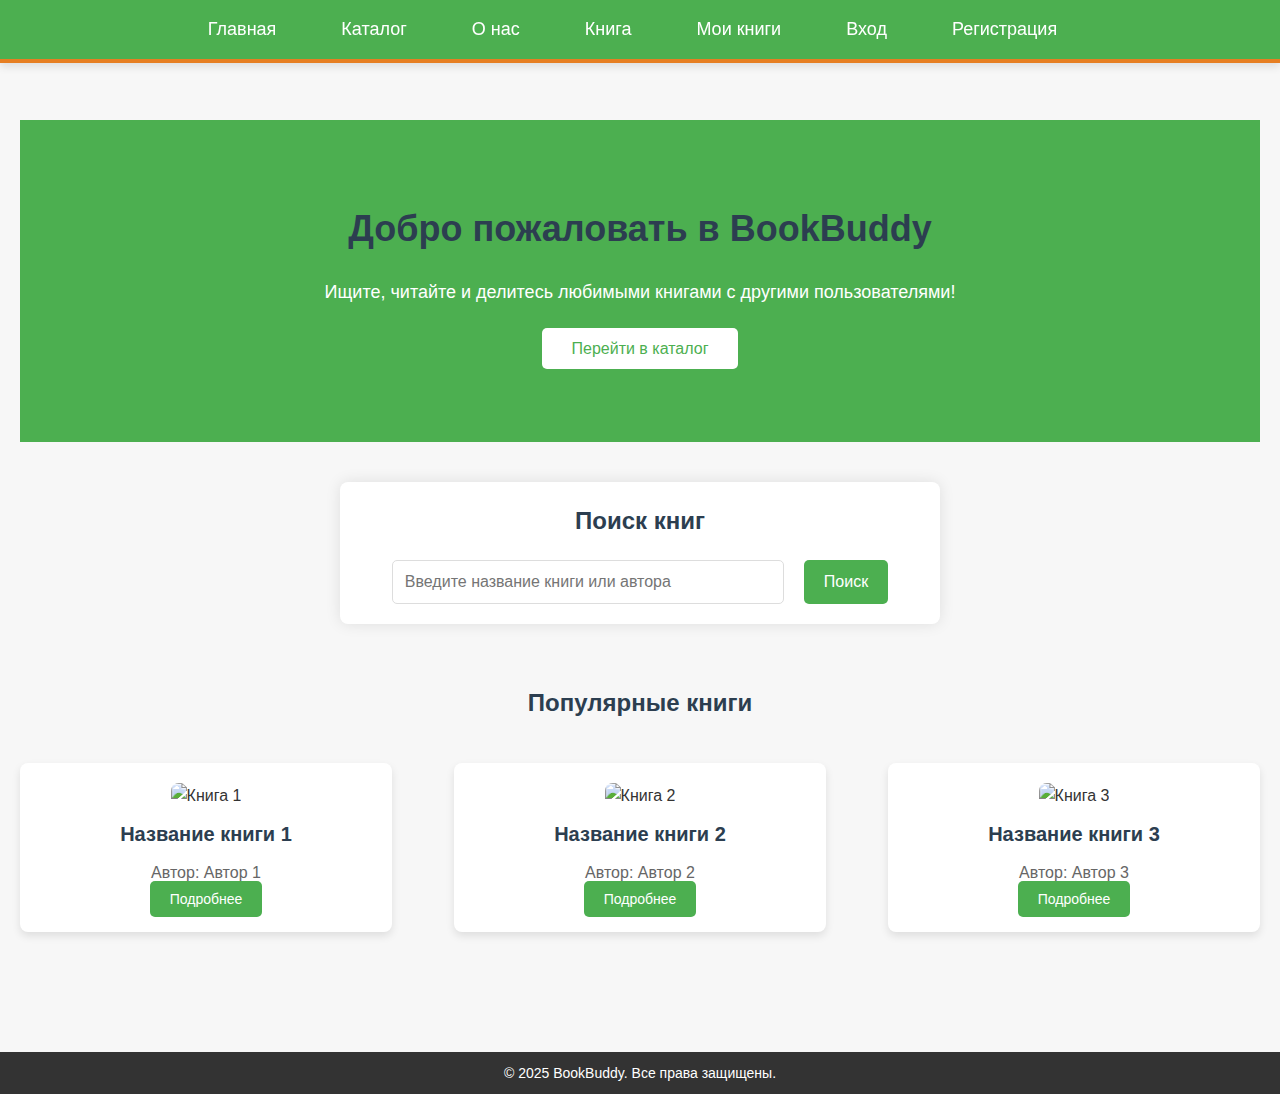
==== index.html @ d7d2d587 "Initial commit" ====
<!DOCTYPE html>
<html lang="ru">
<head>
    <meta charset="UTF-8">
    <meta name="viewport" content="width=device-width, initial-scale=1.0">
    <title>BookBuddy - Главная</title>
    <link rel="stylesheet" href="css/style.css">
    <link rel="stylesheet" href="css/animations.css"> <!-- Подключаем анимации -->
    <style>
        /* Общие стили */
        body {
            font-family: 'Arial', sans-serif;
            background-color: #f7f7f7;
            margin: 0;
            padding: 0;
            color: #333;
        }

        header {
            background-color: #4CAF50;
            padding: 15px 0;
            box-shadow: 0 4px 8px rgba(0, 0, 0, 0.1);
        }

        header nav ul {
            list-style-type: none;
            text-align: center;
            margin: 0;
            padding: 0;
        }

        header nav ul li {
            display: inline-block;
            margin-right: 15px;
        }

        header nav ul li a {
            text-decoration: none;
            color: white;
            font-size: 18px;
            padding: 10px 15px;
            border-radius: 5px;
            transition: background-color 0.3s ease;
        }

        header nav ul li a:hover {
            background-color: #45a049;
        }

        /* Главный экран */
        #hero {
            background-color: #4CAF50;
            color: white;
            text-align: center;
            padding: 80px 20px;
            margin-bottom: 40px;
            animation: fadeIn 1s ease-out; /* Анимация для главного экрана */
        }

        #hero h1 {
            font-size: 36px;
            margin-bottom: 20px;
        }

        #hero p {
            font-size: 18px;
            margin-bottom: 30px;
        }

        #hero .btn {
            background-color: white;
            color: #4CAF50;
            padding: 12px 30px;
            border-radius: 5px;
            font-size: 16px;
            text-decoration: none;
            transition: background-color 0.3s ease;
        }

        #hero .btn:hover {
            background-color: #45a049;
            color: white;
        }

        /* Раздел поиска */
        #search {
            text-align: center;
            margin-bottom: 60px;
        }

        #search h2 {
            font-size: 24px;
            margin-bottom: 20px;
        }

        #search form {
            display: flex;
            justify-content: center;
            gap: 10px;
        }

        #search input {
            padding: 10px;
            font-size: 16px;
            width: 300px;
            border-radius: 5px;
            border: 1px solid #ccc;
        }

        #search button {
            background-color: #4CAF50;
            color: white;
            padding: 10px 20px;
            font-size: 16px;
            border: none;
            border-radius: 5px;
            cursor: pointer;
        }

        #search button:hover {
            background-color: #45a049;
        }

        /* Раздел популярных книг */
        #popular-books {
            text-align: center;
            margin-bottom: 40px;
        }

        #popular-books h2 {
            font-size: 24px;
            margin-bottom: 30px;
        }

        .book-list {
            display: flex;
            justify-content: space-between;
            gap: 20px;
            flex-wrap: wrap;
        }

        .book-item {
            background-color: white;
            padding: 20px;
            border-radius: 8px;
            box-shadow: 0 4px 8px rgba(0, 0, 0, 0.1);
            width: 30%;
            transition: transform 0.3s ease, box-shadow 0.3s ease;
        }

        .book-item:hover {
            transform: translateY(-10px);
            box-shadow: 0 6px 12px rgba(0, 0, 0, 0.2);
        }

        .book-item img {
            width: 100%;
            height: auto;
            border-radius: 8px;
        }

        .book-item h3 {
            font-size: 20px;
            margin-top: 10px;
            margin-bottom: 10px;
        }

        .book-item p {
            font-size: 16px;
            color: #666;
        }

        .book-item .btn {
            background-color: #4CAF50;
            color: white;
            padding: 10px 20px;
            border-radius: 5px;
            font-size: 14px;
            text-decoration: none;
            transition: background-color 0.3s ease;
        }

        .book-item .btn:hover {
            background-color: #45a049;
        }

        /* Футер */
        footer {
            background-color: #333;
            color: white;
            text-align: center;
            padding: 10px;
            margin-top: 60px;
        }

        /* Адаптивность */
        @media (max-width: 768px) {
            #hero h1 {
                font-size: 28px;
            }

            .book-list {
                flex-direction: column;
                align-items: center;
            }

            .book-item {
                width: 80%;
                margin-bottom: 20px;
            }

            #search form {
                flex-direction: column;
            }

            #search input {
                width: 80%;
                margin-bottom: 10px;
            }

            #search button {
                width: 80%;
            }
        }
    </style>
</head>
<body>
    <header>
        <nav>
            <ul>
                <li><a href="index.html">Главная</a></li>
                <li><a href="catalog.html">Каталог</a></li>
                <li><a href="about.html">О нас</a></li>
                <li><a href="book.html">Книга</a></li> <!-- Добавлена ссылка на страницу книги -->
                <li><a href="my_books.html">Мои книги</a></li> <!-- Добавлена ссылка на мои книги -->
                <li><a href="login.html">Вход</a></li>
                <li><a href="register.html">Регистрация</a></li>
            </ul>
        </nav>
    </header>
    

    <main>
        <!-- Главный экран -->
        <section id="hero">
            <h1>Добро пожаловать в BookBuddy</h1>
            <p>Ищите, читайте и делитесь любимыми книгами с другими пользователями!</p>
            <a href="catalog.html" class="btn">Перейти в каталог</a>
        </section>
        
        <!-- Раздел поиска -->
        <section id="search">
            <h2>Поиск книг</h2>
            <form action="catalog.html" method="get">
                <input type="text" name="query" placeholder="Введите название книги или автора">
                <button type="submit">Поиск</button>
            </form>
        </section>

        <!-- Раздел популярных книг -->
        <section id="popular-books">
            <h2>Популярные книги</h2>
            <div class="book-list">
                <div class="book-item">
                    <img src="images/book1.jpg" alt="Книга 1">
                    <h3>Название книги 1</h3>
                    <p>Автор: Автор 1</p>
                    <a href="book-details.html" class="btn">Подробнее</a>
                </div>
                <div class="book-item">
                    <img src="images/book2.jpg" alt="Книга 2">
                    <h3>Название книги 2</h3>
                    <p>Автор: Автор 2</p>
                    <a href="book-details.html" class="btn">Подробнее</a>
                </div>
                <div class="book-item">
                    <img src="images/book3.jpg" alt="Книга 3">
                    <h3>Название книги 3</h3>
                    <p>Автор: Автор 3</p>
                    <a href="book-details.html" class="btn">Подробнее</a>
                </div>
            </div>
        </section>
    </main>

    <footer>
        <p>&copy; 2025 BookBuddy. Все права защищены.</p>
    </footer>

    <script src="js/main.js"></script>
    <script src="js/animations.js"></script>
</body>
</html>
---- css/style.css ----
/* Общие стили */
* {
    margin: 0;
    padding: 0;
    box-sizing: border-box;
}

body {
    font-family: 'Arial', sans-serif;
    line-height: 1.6;
    color: #333;
    margin: 0;
    padding: 0;
    background-color: #f4f4f4;
    transition: background-color 0.3s ease;
}

.container {
    width: 80%;
    margin: auto;
    padding: 20px;
    overflow: hidden;
}

/* Заголовок */
header {
    background: #2c3e50;
    color: #ffffff;
    padding: 15px 0;
    border-bottom: 4px solid #e67e22;
    text-align: center;
    position: fixed;
    width: 100%;
    top: 0;
    left: 0;
    z-index: 1000;
    transition: background-color 0.3s ease;
}

header nav ul {
    padding: 0;
    margin: 0;
    list-style: none;
    display: flex;
    justify-content: center;
    gap: 20px;
}

header nav ul li {
    display: inline;
}

header nav ul li a {
    color: #ffffff;
    text-decoration: none;
    font-size: 18px;
    padding: 8px 12px;
    border-radius: 5px;
    transition: background 0.3s ease, transform 0.3s ease;
}

header nav ul li a:hover {
    background: #e67e22;
    transform: scale(1.05);
}

/* Основной контент */
main {
    padding: 120px 20px 20px; /* Учитываем фиксированный header */
    text-align: center;
    transition: padding-top 0.3s ease;
}

h1, h2, h3 {
    color: #2c3e50;
    font-weight: 600;
}

/* Поиск книг */
#search {
    margin: 20px auto;
    padding: 20px;
    background: white;
    box-shadow: 0 0 15px rgba(0, 0, 0, 0.1);
    border-radius: 8px;
    max-width: 600px;
    transition: box-shadow 0.3s ease;
}

#search input[type="text"] {
    width: 70%;
    padding: 12px;
    border: 1px solid #ddd;
    border-radius: 5px;
    font-size: 16px;
    margin-right: 10px;
}

#search button {
    padding: 12px 20px;
    background: #e67e22;
    color: #ffffff;
    border: none;
    border-radius: 5px;
    cursor: pointer;
    font-size: 16px;
    transition: background-color 0.3s, transform 0.3s;
}

#search button:hover {
    background: #d35400;
    transform: scale(1.05);
}

#search:hover {
    box-shadow: 0 0 25px rgba(0, 0, 0, 0.2);
}

/* Популярные книги */
.book-list {
    display: flex;
    flex-wrap: wrap;
    justify-content: center;
    gap: 20px;
    margin-top: 40px;
}

.book-item {
    background: white;
    border-radius: 8px;
    box-shadow: 0 4px 12px rgba(0, 0, 0, 0.1);
    padding: 20px;
    width: calc(25% - 20px);
    text-align: center;
    transition: transform 0.3s ease, box-shadow 0.3s ease;
}

.book-item:hover {
    transform: translateY(-10px);
    box-shadow: 0 6px 20px rgba(0, 0, 0, 0.15);
}

.book-item img {
    max-width: 100%;
    border-radius: 5px;
    transition: transform 0.3s ease;
}

.book-item img:hover {
    transform: scale(1.05);
}

.book-item h3 {
    font-size: 18px;
    margin-top: 15px;
    color: #2c3e50;
}

.book-item p {
    font-size: 14px;
    color: #666;
}

/* Подвал */
footer {
    padding: 20px;
    color: #ffffff;
    background-color: #2c3e50;
    text-align: center;
    font-size: 14px;
}

/* Адаптивность */
@media (max-width: 1024px) {
    .book-item {
        width: calc(33.333% - 20px);
    }
}

@media (max-width: 768px) {
    header nav ul {
        flex-direction: column;
        gap: 10px;
    }

    main {
        padding-top: 140px;
    }

    .book-list {
        flex-direction: column;
        align-items: center;
    }

    .book-item {
        width: 80%;
    }
}

@media (max-width: 480px) {
    header nav ul {
        flex-direction: column;
        gap: 15px;
    }

    .book-item {
        width: 100%;
    }

    #search input[type="text"] {
        width: 100%;
        margin-bottom: 10px;
    }

    #search button {
        width: 100%;
    }
}
---- css/animations.css ----
/* animations.css */

/* Анимация появления элементов */
@keyframes fadeIn {
    0% {
        opacity: 0;
    }
    100% {
        opacity: 1;
    }
}

/* Анимация скольжения вверх */
@keyframes slideUp {
    0% {
        transform: translateY(30px);
        opacity: 0;
    }
    100% {
        transform: translateY(0);
        opacity: 1;
    }
}

/* Применяем анимации к элементам */
.fade-in {
    animation: fadeIn 1s ease-out;
}

.slide-up {
    animation: slideUp 0.8s ease-out;
}

/* Применение для карточек книг */
.book-item {
    animation: fadeIn 1s ease-out; /* Пример анимации для карточек */
}

/* Применение для главного экрана */
#hero {
    animation: slideUp 1s ease-out; /* Анимация для главного экрана */
}
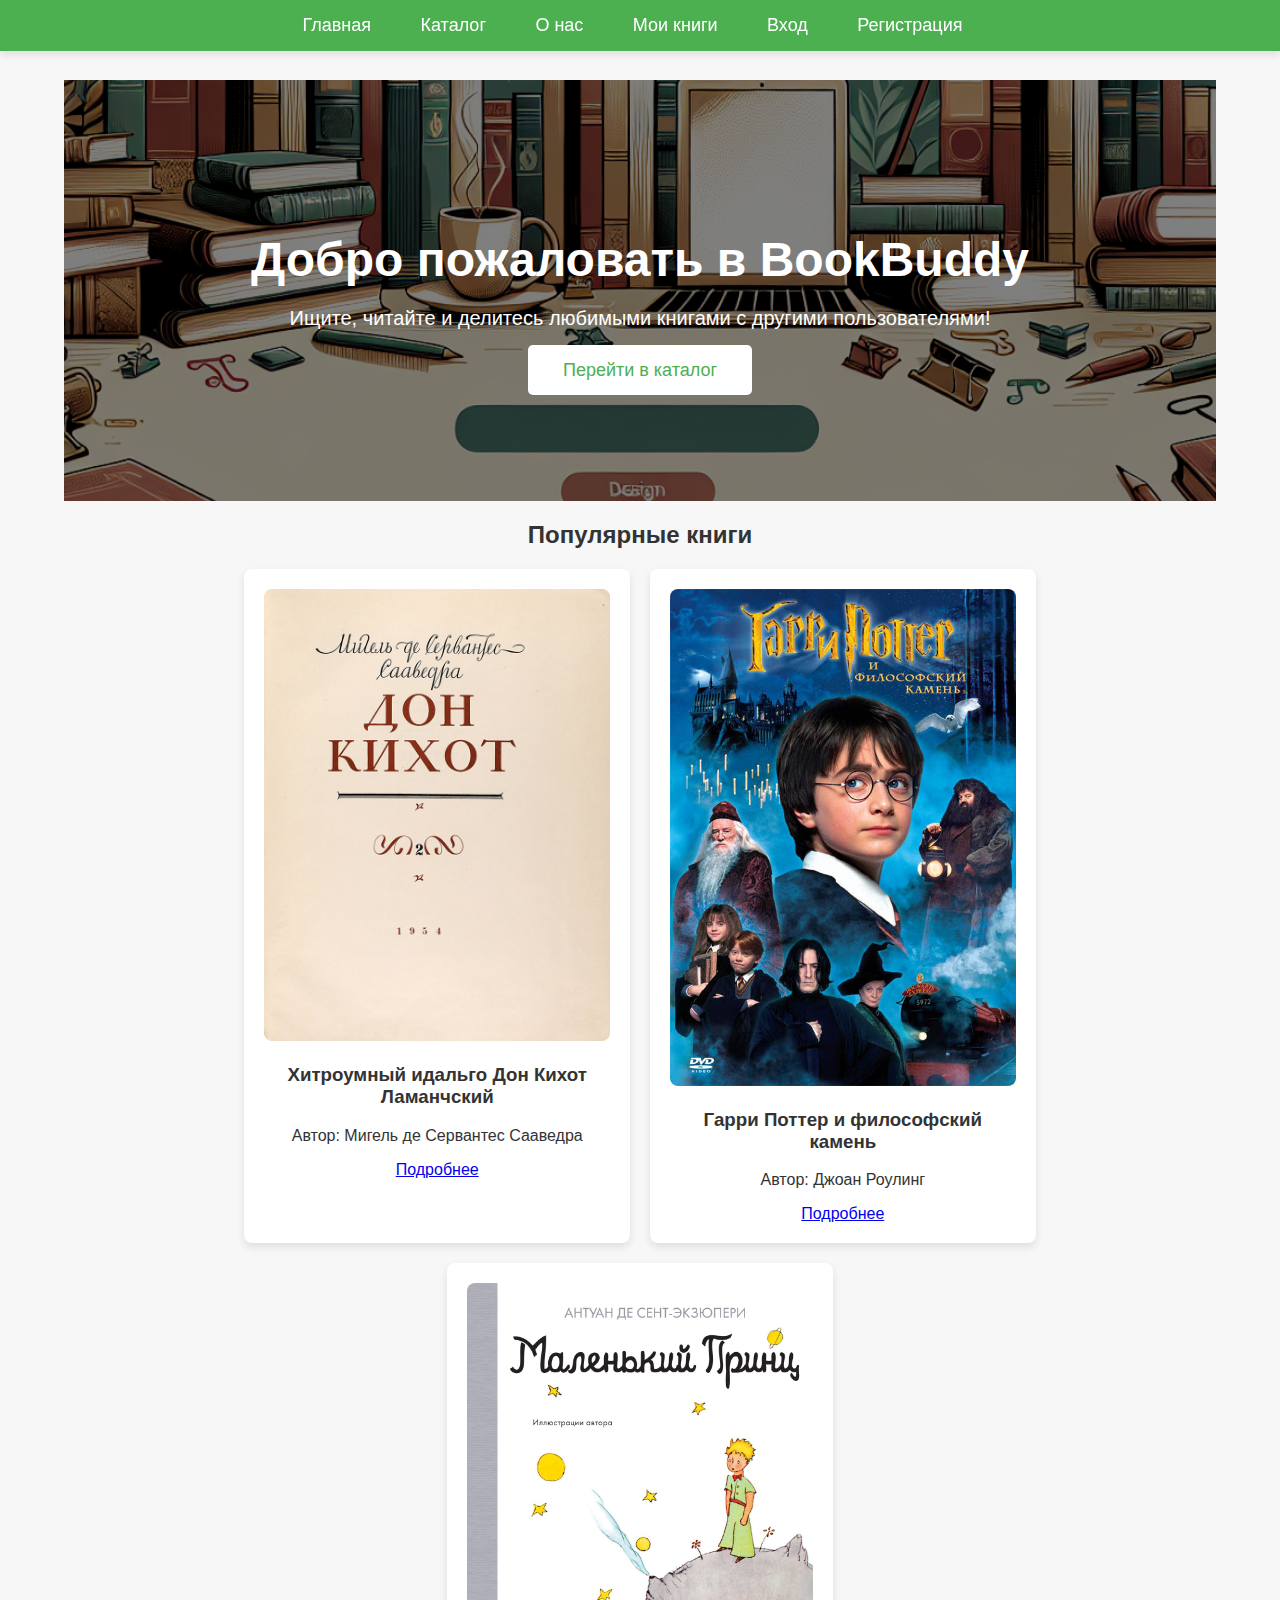
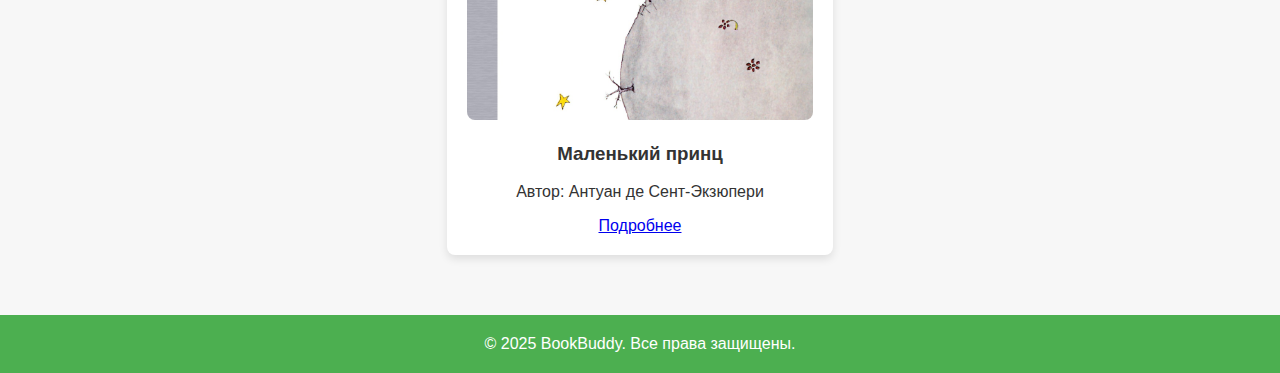
==== commit 018ffb46: "бновление проекта VLPKNEW" ====
--- a/index.html
+++ b/index.html
@@ -5,224 +5,10 @@
     <meta name="viewport" content="width=device-width, initial-scale=1.0">
     <title>BookBuddy - Главная</title>
     <link rel="stylesheet" href="css/style.css">
-    <link rel="stylesheet" href="css/animations.css"> <!-- Подключаем анимации -->
-    <style>
-        /* Общие стили */
-        body {
-            font-family: 'Arial', sans-serif;
-            background-color: #f7f7f7;
-            margin: 0;
-            padding: 0;
-            color: #333;
-        }
-
-        header {
-            background-color: #4CAF50;
-            padding: 15px 0;
-            box-shadow: 0 4px 8px rgba(0, 0, 0, 0.1);
-        }
-
-        header nav ul {
-            list-style-type: none;
-            text-align: center;
-            margin: 0;
-            padding: 0;
-        }
-
-        header nav ul li {
-            display: inline-block;
-            margin-right: 15px;
-        }
-
-        header nav ul li a {
-            text-decoration: none;
-            color: white;
-            font-size: 18px;
-            padding: 10px 15px;
-            border-radius: 5px;
-            transition: background-color 0.3s ease;
-        }
-
-        header nav ul li a:hover {
-            background-color: #45a049;
-        }
-
-        /* Главный экран */
-        #hero {
-            background-color: #4CAF50;
-            color: white;
-            text-align: center;
-            padding: 80px 20px;
-            margin-bottom: 40px;
-            animation: fadeIn 1s ease-out; /* Анимация для главного экрана */
-        }
-
-        #hero h1 {
-            font-size: 36px;
-            margin-bottom: 20px;
-        }
-
-        #hero p {
-            font-size: 18px;
-            margin-bottom: 30px;
-        }
-
-        #hero .btn {
-            background-color: white;
-            color: #4CAF50;
-            padding: 12px 30px;
-            border-radius: 5px;
-            font-size: 16px;
-            text-decoration: none;
-            transition: background-color 0.3s ease;
-        }
-
-        #hero .btn:hover {
-            background-color: #45a049;
-            color: white;
-        }
-
-        /* Раздел поиска */
-        #search {
-            text-align: center;
-            margin-bottom: 60px;
-        }
-
-        #search h2 {
-            font-size: 24px;
-            margin-bottom: 20px;
-        }
-
-        #search form {
-            display: flex;
-            justify-content: center;
-            gap: 10px;
-        }
-
-        #search input {
-            padding: 10px;
-            font-size: 16px;
-            width: 300px;
-            border-radius: 5px;
-            border: 1px solid #ccc;
-        }
-
-        #search button {
-            background-color: #4CAF50;
-            color: white;
-            padding: 10px 20px;
-            font-size: 16px;
-            border: none;
-            border-radius: 5px;
-            cursor: pointer;
-        }
-
-        #search button:hover {
-            background-color: #45a049;
-        }
-
-        /* Раздел популярных книг */
-        #popular-books {
-            text-align: center;
-            margin-bottom: 40px;
-        }
-
-        #popular-books h2 {
-            font-size: 24px;
-            margin-bottom: 30px;
-        }
-
-        .book-list {
-            display: flex;
-            justify-content: space-between;
-            gap: 20px;
-            flex-wrap: wrap;
-        }
-
-        .book-item {
-            background-color: white;
-            padding: 20px;
-            border-radius: 8px;
-            box-shadow: 0 4px 8px rgba(0, 0, 0, 0.1);
-            width: 30%;
-            transition: transform 0.3s ease, box-shadow 0.3s ease;
-        }
-
-        .book-item:hover {
-            transform: translateY(-10px);
-            box-shadow: 0 6px 12px rgba(0, 0, 0, 0.2);
-        }
-
-        .book-item img {
-            width: 100%;
-            height: auto;
-            border-radius: 8px;
-        }
-
-        .book-item h3 {
-            font-size: 20px;
-            margin-top: 10px;
-            margin-bottom: 10px;
-        }
-
-        .book-item p {
-            font-size: 16px;
-            color: #666;
-        }
-
-        .book-item .btn {
-            background-color: #4CAF50;
-            color: white;
-            padding: 10px 20px;
-            border-radius: 5px;
-            font-size: 14px;
-            text-decoration: none;
-            transition: background-color 0.3s ease;
-        }
-
-        .book-item .btn:hover {
-            background-color: #45a049;
-        }
-
-        /* Футер */
-        footer {
-            background-color: #333;
-            color: white;
-            text-align: center;
-            padding: 10px;
-            margin-top: 60px;
-        }
-
-        /* Адаптивность */
-        @media (max-width: 768px) {
-            #hero h1 {
-                font-size: 28px;
-            }
-
-            .book-list {
-                flex-direction: column;
-                align-items: center;
-            }
-
-            .book-item {
-                width: 80%;
-                margin-bottom: 20px;
-            }
-
-            #search form {
-                flex-direction: column;
-            }
-
-            #search input {
-                width: 80%;
-                margin-bottom: 10px;
-            }
-
-            #search button {
-                width: 80%;
-            }
-        }
-    </style>
+    <link rel="stylesheet" href="css/animations.css">
+    <meta name="description" content="BookBuddy - Ищите, читайте и делитесь любимыми книгами с другими пользователями.">
+    <meta name="keywords" content="книги, чтение, библиотека, BookBuddy">
+    <meta name="author" content="BookBuddy Team">
 </head>
 <body>
     <header>
@@ -231,52 +17,39 @@
                 <li><a href="index.html">Главная</a></li>
                 <li><a href="catalog.html">Каталог</a></li>
                 <li><a href="about.html">О нас</a></li>
-                <li><a href="book.html">Книга</a></li> <!-- Добавлена ссылка на страницу книги -->
-                <li><a href="my_books.html">Мои книги</a></li> <!-- Добавлена ссылка на мои книги -->
+                <li><a href="my_books.html">Мои книги</a></li>
                 <li><a href="login.html">Вход</a></li>
                 <li><a href="register.html">Регистрация</a></li>
             </ul>
         </nav>
     </header>
-    
 
-    <main>
-        <!-- Главный экран -->
+    <main class="container">
         <section id="hero">
             <h1>Добро пожаловать в BookBuddy</h1>
             <p>Ищите, читайте и делитесь любимыми книгами с другими пользователями!</p>
             <a href="catalog.html" class="btn">Перейти в каталог</a>
         </section>
-        
-        <!-- Раздел поиска -->
-        <section id="search">
-            <h2>Поиск книг</h2>
-            <form action="catalog.html" method="get">
-                <input type="text" name="query" placeholder="Введите название книги или автора">
-                <button type="submit">Поиск</button>
-            </form>
-        </section>
 
-        <!-- Раздел популярных книг -->
         <section id="popular-books">
             <h2>Популярные книги</h2>
             <div class="book-list">
                 <div class="book-item">
                     <img src="images/book1.jpg" alt="Книга 1">
-                    <h3>Название книги 1</h3>
-                    <p>Автор: Автор 1</p>
+                    <h3>Хитроумный идальго Дон Кихот Ламанчский</h3>
+                    <p>Автор: Мигель де Сервантес Сааведра</p>
                     <a href="book-details.html" class="btn">Подробнее</a>
                 </div>
                 <div class="book-item">
                     <img src="images/book2.jpg" alt="Книга 2">
-                    <h3>Название книги 2</h3>
-                    <p>Автор: Автор 2</p>
+                    <h3>Гарри Поттер и философский камень</h3>
+                    <p>Автор: Джоан Роулинг</p>
                     <a href="book-details.html" class="btn">Подробнее</a>
                 </div>
                 <div class="book-item">
                     <img src="images/book3.jpg" alt="Книга 3">
-                    <h3>Название книги 3</h3>
-                    <p>Автор: Автор 3</p>
+                    <h3>Маленький принц</h3>
+                    <p>Автор: Антуан де Сент-Экзюпери</p>
                     <a href="book-details.html" class="btn">Подробнее</a>
                 </div>
             </div>
@@ -287,7 +60,6 @@
         <p>&copy; 2025 BookBuddy. Все права защищены.</p>
     </footer>
 
-    <script src="js/main.js"></script>
     <script src="js/animations.js"></script>
 </body>
 </html>
--- a/css/style.css
+++ b/css/style.css
@@ -1,218 +1,144 @@
-/* Общие стили */
-* {
+body {
+    font-family: 'Arial', sans-serif;
+    background-color: #f7f7f7;
     margin: 0;
     padding: 0;
-    box-sizing: border-box;
+    color: #333;
 }
 
-body {
-    font-family: 'Arial', sans-serif;
-    line-height: 1.6;
-    color: #333;
+header {
+    background-color: #4CAF50;
+    padding: 15px 0;
+    box-shadow: 0 4px 8px rgba(0, 0, 0, 0.1);
+    position: fixed;
+    width: 100%;
+    top: 0;
+    z-index: 1000;
+}
+
+header nav ul {
+    list-style-type: none;
+    text-align: center;
     margin: 0;
     padding: 0;
-    background-color: #f4f4f4;
+}
+
+header nav ul li {
+    display: inline-block;
+    margin-right: 15px;
+}
+
+header nav ul li a {
+    text-decoration: none;
+    color: white;
+    font-size: 18px;
+    padding: 10px 15px;
+    border-radius: 5px;
     transition: background-color 0.3s ease;
 }
 
-.container {
-    width: 80%;
-    margin: auto;
-    padding: 20px;
-    overflow: hidden;
+header nav ul li a:hover {
+    background-color: #45a049;
 }
 
-/* Заголовок */
-header {
-    background: #2c3e50;
-    color: #ffffff;
-    padding: 15px 0;
-    border-bottom: 4px solid #e67e22;
+main {
+    padding-top: 80px;
+}
+
+.container {
+    width: 90%;
+    max-width: 1200px;
+    margin: auto;
+}
+
+#hero {
+    background-image: url('/images/hero-banner.jpg');
+    background-size: cover;
+    background-position: center;
+    color: white;
     text-align: center;
-    position: fixed;
-    width: 100%;
+    padding: 120px 20px;
+    position: relative;
+}
+
+#hero::after {
+    content: '';
+    position: absolute;
     top: 0;
     left: 0;
-    z-index: 1000;
+    width: 100%;
+    height: 100%;
+    background: rgba(0, 0, 0, 0.5);
+}
+
+#hero h1, #hero p, #hero .btn {
+    position: relative;
+    z-index: 1;
+}
+
+#hero h1 {
+    font-size: 48px;
+    margin-bottom: 20px;
+}
+
+#hero p {
+    font-size: 20px;
+    margin-bottom: 30px;
+}
+
+#hero .btn {
+    background-color: white;
+    color: #4CAF50;
+    padding: 15px 35px;
+    border-radius: 5px;
+    font-size: 18px;
+    text-decoration: none;
     transition: background-color 0.3s ease;
 }
 
-header nav ul {
-    padding: 0;
-    margin: 0;
-    list-style: none;
+#hero .btn:hover {
+    background-color: #45a049;
+    color: white;
+}
+
+#popular-books {
+    text-align: center;
+    margin-bottom: 60px;
+}
+
+.book-list {
     display: flex;
     justify-content: center;
     gap: 20px;
-}
-
-header nav ul li {
-    display: inline;
-}
-
-header nav ul li a {
-    color: #ffffff;
-    text-decoration: none;
-    font-size: 18px;
-    padding: 8px 12px;
-    border-radius: 5px;
-    transition: background 0.3s ease, transform 0.3s ease;
-}
-
-header nav ul li a:hover {
-    background: #e67e22;
-    transform: scale(1.05);
-}
-
-/* Основной контент */
-main {
-    padding: 120px 20px 20px; /* Учитываем фиксированный header */
-    text-align: center;
-    transition: padding-top 0.3s ease;
-}
-
-h1, h2, h3 {
-    color: #2c3e50;
-    font-weight: 600;
-}
-
-/* Поиск книг */
-#search {
-    margin: 20px auto;
-    padding: 20px;
-    background: white;
-    box-shadow: 0 0 15px rgba(0, 0, 0, 0.1);
-    border-radius: 8px;
-    max-width: 600px;
-    transition: box-shadow 0.3s ease;
-}
-
-#search input[type="text"] {
-    width: 70%;
-    padding: 12px;
-    border: 1px solid #ddd;
-    border-radius: 5px;
-    font-size: 16px;
-    margin-right: 10px;
-}
-
-#search button {
-    padding: 12px 20px;
-    background: #e67e22;
-    color: #ffffff;
-    border: none;
-    border-radius: 5px;
-    cursor: pointer;
-    font-size: 16px;
-    transition: background-color 0.3s, transform 0.3s;
-}
-
-#search button:hover {
-    background: #d35400;
-    transform: scale(1.05);
-}
-
-#search:hover {
-    box-shadow: 0 0 25px rgba(0, 0, 0, 0.2);
-}
-
-/* Популярные книги */
-.book-list {
-    display: flex;
     flex-wrap: wrap;
-    justify-content: center;
-    gap: 20px;
-    margin-top: 40px;
 }
 
 .book-item {
-    background: white;
+    background-color: white;
+    padding: 20px;
     border-radius: 8px;
-    box-shadow: 0 4px 12px rgba(0, 0, 0, 0.1);
-    padding: 20px;
-    width: calc(25% - 20px);
-    text-align: center;
+    box-shadow: 0 4px 8px rgba(0, 0, 0, 0.1);
+    width: 30%;
     transition: transform 0.3s ease, box-shadow 0.3s ease;
 }
 
 .book-item:hover {
-    transform: translateY(-10px);
-    box-shadow: 0 6px 20px rgba(0, 0, 0, 0.15);
+    transform: translateY(-5px);
+    box-shadow: 0 6px 12px rgba(0, 0, 0, 0.2);
 }
 
 .book-item img {
-    max-width: 100%;
-    border-radius: 5px;
-    transition: transform 0.3s ease;
+    width: 100%;
+    border-radius: 8px;
 }
 
-.book-item img:hover {
-    transform: scale(1.05);
+footer {
+    text-align: center;
+    padding: 20px 0;
+    background-color: #4CAF50;
+    color: white;
 }
 
-.book-item h3 {
-    font-size: 18px;
-    margin-top: 15px;
-    color: #2c3e50;
+footer p {
+    margin: 0;
 }
-
-.book-item p {
-    font-size: 14px;
-    color: #666;
-}
-
-/* Подвал */
-footer {
-    padding: 20px;
-    color: #ffffff;
-    background-color: #2c3e50;
-    text-align: center;
-    font-size: 14px;
-}
-
-/* Адаптивность */
-@media (max-width: 1024px) {
-    .book-item {
-        width: calc(33.333% - 20px);
-    }
-}
-
-@media (max-width: 768px) {
-    header nav ul {
-        flex-direction: column;
-        gap: 10px;
-    }
-
-    main {
-        padding-top: 140px;
-    }
-
-    .book-list {
-        flex-direction: column;
-        align-items: center;
-    }
-
-    .book-item {
-        width: 80%;
-    }
-}
-
-@media (max-width: 480px) {
-    header nav ul {
-        flex-direction: column;
-        gap: 15px;
-    }
-
-    .book-item {
-        width: 100%;
-    }
-
-    #search input[type="text"] {
-        width: 100%;
-        margin-bottom: 10px;
-    }
-
-    #search button {
-        width: 100%;
-    }
-}
--- a/css/animations.css
+++ b/css/animations.css
@@ -1,42 +1,60 @@
-/* animations.css */
-
-/* Анимация появления элементов */
 @keyframes fadeIn {
-    0% {
+    from {
         opacity: 0;
     }
-    100% {
+    to {
         opacity: 1;
     }
 }
 
-/* Анимация скольжения вверх */
-@keyframes slideUp {
-    0% {
-        transform: translateY(30px);
+@keyframes slideIn {
+    from {
+        transform: translateY(-20px);
         opacity: 0;
     }
-    100% {
+    to {
         transform: translateY(0);
         opacity: 1;
     }
 }
 
-/* Применяем анимации к элементам */
-.fade-in {
-    animation: fadeIn 1s ease-out;
+@keyframes bounce {
+    0%, 20%, 50%, 80%, 100% {
+        transform: translateY(0);
+    }
+    40% {
+        transform: translateY(-30px);
+    }
+    60% {
+        transform: translateY(-15px);
+    }
 }
 
-.slide-up {
-    animation: slideUp 0.8s ease-out;
+@keyframes rotate {
+    from {
+        transform: rotate(0deg);
+    }
+    to {
+        transform: rotate(360deg);
+    }
 }
 
-/* Применение для карточек книг */
-.book-item {
-    animation: fadeIn 1s ease-out; /* Пример анимации для карточек */
+#hero h1 {
+    animation: fadeIn 1s ease-in-out;
 }
 
-/* Применение для главного экрана */
-#hero {
-    animation: slideUp 1s ease-out; /* Анимация для главного экрана */
+#hero p {
+    animation: slideIn 1s ease-in-out;
 }
+
+.book-list {
+    animation: fadeIn 1s ease-in-out;
+}
+
+.book-item {
+    animation: slideIn 0.5s ease-in-out;
+}
+
+.book-item:hover {
+    animation: bounce 0.5s ease-in-out;
+}
